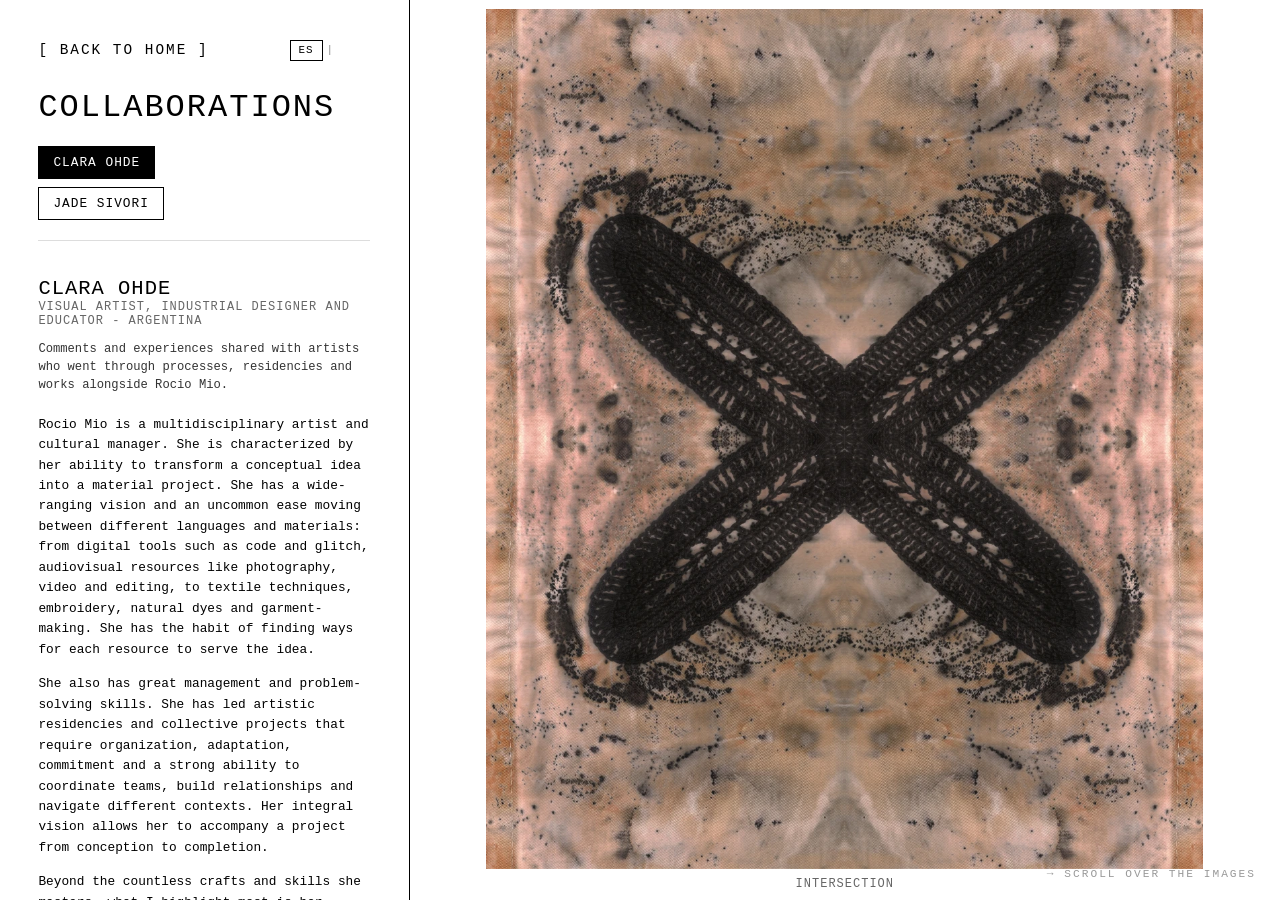
==== collabs/index.html @ 2bf8c1e7 "Add Collaborations section, refine front typography/copy, and fix BosqueGracias dual scroll. Move Oh" ====
<!DOCTYPE html>
<html lang="es">
<head>
    <meta charset="UTF-8">
    <meta name="viewport" content="width=device-width, initial-scale=1.0">
    <title>Colaboraciones | Rocio Mio</title>
    <link rel="stylesheet" href="../css/serie-i18n.css">
    <style>
        * {
            margin: 0;
            padding: 0;
            box-sizing: border-box;
            font-family: 'Courier New', Courier, monospace;
        }

        body, html {
            background-color: #ffffff;
            color: #000000;
            height: 100%;
            overflow: hidden;
        }

        .portal-layout {
            display: flex;
            width: 100vw;
            height: 100vh;
        }

        .columna-texto {
            width: 32vw;
            height: 100vh;
            padding: 40px 3vw;
            border-right: 1px solid #000;
            display: flex;
            flex-direction: column;
            background: #ffffff;
            flex-shrink: 0;
            overflow-y: auto;
        }

        .btn-volver {
            color: #000;
            text-decoration: none;
            font-size: 0.9rem;
            letter-spacing: 2px;
            transition: opacity 0.3s;
        }

        .btn-volver:hover { opacity: 0.5; }

        .texto-contenido {
            margin-top: 28px;
            display: flex;
            flex-direction: column;
            gap: 8px;
            padding-bottom: 40px;
        }

        .texto-contenido h1 {
            font-size: clamp(1.5rem, 2.5vw, 3rem);
            text-transform: uppercase;
            letter-spacing: 2px;
            margin-bottom: 12px;
            font-weight: normal;
        }

        .collab-intro {
            font-size: clamp(0.75rem, 0.95vw, 1rem);
            line-height: 1.5;
            margin-bottom: 20px;
            color: #333;
        }

        .collab-lista {
            display: flex;
            flex-direction: column;
            align-items: flex-start;
            gap: 8px;
            margin-bottom: 28px;
            padding-bottom: 20px;
            border-bottom: 1px solid #ddd;
        }

        .collab-artista-link {
            background: none;
            border: 1px solid #000;
            color: #000;
            font-family: inherit;
            font-size: clamp(0.8rem, 1vw, 1rem);
            letter-spacing: 1px;
            text-transform: uppercase;
            padding: 8px 14px;
            cursor: pointer;
            transition: all 0.25s ease;
            text-align: left;
        }

        .collab-artista-link:hover {
            background: #f0f0f0;
        }

        .collab-artista-link.activa {
            background: #000;
            color: #fff;
        }

        #collabsRelato {
            display: flex;
            flex-direction: column;
            gap: 14px;
        }

        .collab-artista-nombre {
            font-size: clamp(1.1rem, 1.6vw, 1.6rem);
            text-transform: uppercase;
            letter-spacing: 1px;
            font-weight: normal;
        }

        .collab-artista-rol {
            font-size: clamp(0.75rem, 0.9vw, 0.9rem);
            letter-spacing: 1px;
            text-transform: uppercase;
            color: #666;
            margin-bottom: 4px;
        }

        #collabsRelato p {
            font-size: clamp(0.8rem, 1vw, 1.05rem);
            line-height: 1.6;
            text-align: left;
        }

        .link-objkt {
            display: inline-block;
            margin-top: 10px;
            color: #000;
            text-decoration: none;
            border: 1px solid #000;
            padding: 10px 20px;
            font-size: 0.85rem;
            text-transform: uppercase;
            letter-spacing: 1px;
            transition: all 0.3s ease;
            align-self: flex-start;
        }

        .link-objkt:hover {
            background: #000;
            color: #fff;
        }

        .galeria-obras {
            --panel-w: 68vw;
            width: var(--panel-w);
            height: 100vh;
            display: flex;
            overflow-x: auto;
            overflow-y: hidden;
            scroll-snap-type: none;
            scroll-behavior: auto;
            overscroll-behavior: contain;
            -ms-overflow-style: none;
            scrollbar-width: none;
        }

        .galeria-obras::-webkit-scrollbar { display: none; }

        .item-obra {
            width: var(--panel-w);
            min-width: var(--panel-w);
            height: 100vh;
            flex-shrink: 0;
            display: grid;
            grid-template-rows: minmax(0, 1fr) auto;
            grid-template-columns: 1fr;
            align-items: center;
            justify-items: center;
            padding: 1vh 1vw;
            overflow: hidden;
            box-sizing: border-box;
        }

        .item-obra img,
        .item-obra video {
            grid-row: 1;
            place-self: center;
            max-width: 100%;
            max-height: 100%;
            width: auto;
            height: auto;
            object-fit: contain;
            display: block;
        }

        .caption-obra {
            grid-row: 2;
            margin-top: 8px;
            font-size: 0.75rem;
            letter-spacing: 1px;
            text-transform: uppercase;
            color: #666;
            text-align: center;
            max-width: 90%;
        }

        .collab-vacio {
            display: flex;
            align-items: center;
            justify-content: center;
        }

        .collab-vacio .caption-obra {
            grid-row: auto;
            color: #999;
            font-size: 0.9rem;
            letter-spacing: 2px;
        }

        .scroll-hint {
            position: fixed;
            bottom: 20px;
            right: 24px;
            font-size: 0.7rem;
            letter-spacing: 2px;
            text-transform: uppercase;
            color: #999;
            pointer-events: none;
        }

        @media (max-width: 768px) {
            body, html { overflow: auto; }
            .portal-layout { flex-direction: column; height: auto; min-height: 100vh; }
            .columna-texto {
                width: 100vw;
                height: auto;
                border-right: none;
                border-bottom: 1px solid #000;
                padding: 30px 20px;
            }
            .galeria-obras {
                --panel-w: 100vw;
                width: var(--panel-w);
                height: 70vh;
            }
            .item-obra {
                width: var(--panel-w);
                min-width: var(--panel-w);
                height: 70vh;
            }
        }
    </style>
</head>
<body>

    <main class="portal-layout">

        <aside class="columna-texto">
            <div class="serie-top-row">
                <a href="../index.html#colaboraciones" class="btn-volver" data-i18n="nav.volver">[ VOLVER AL ORIGEN ]</a>
                <div class="serie-lang-toggle serie-lang-toggle--light" role="group" aria-label="Idioma">
                    <button type="button" data-lang-btn="es" aria-pressed="true">ES</button>
                    <span class="serie-lang-sep">|</span>
                    <button type="button" data-lang-btn="en" aria-pressed="false">EN</button>
                </div>
            </div>

            <div class="texto-contenido">
                <h1 data-i18n="titulo">Colaboraciones</h1>
                <nav class="collab-lista" id="collabsLista" aria-label="Artistas"></nav>
                <div id="collabsArtistaHead"></div>

                <div class="serie-descripcion">
                <p class="collab-intro" data-i18n="intro">Comentarios y experiencias compartidas con artistas que atravesaron procesos, residencias y obras junto a Rocio Mio.</p>
                <div id="collabsRelato"></div>
                </div>
            </div>
        </aside>

        <section class="galeria-obras" id="collabsGaleria" aria-label="Obras de colaboracion"></section>

    </main>

    <span class="scroll-hint" data-i18n="scrollHint">→ gira la rueda sobre las imagenes</span>

    <script src="../js/collabs-content.js"></script>
    <script src="../js/site-i18n.js"></script>
    <script src="../js/collabs-page.js"></script>
    <script src="../js/galeria-horizontal.js?v=8"></script>
</body>
</html>
---- css/serie-i18n.css ----
.serie-top-row {
    display: flex;
    justify-content: space-between;
    align-items: center;
    gap: 12px;
    flex-wrap: wrap;
    margin-bottom: auto;
}

.serie-nav-actions {
    display: flex;
    align-items: center;
    gap: 16px;
    flex-wrap: wrap;
}

.serie-lang-toggle {
    display: flex;
    align-items: center;
    gap: 4px;
}

.serie-lang-toggle button {
    background: none;
    border: 1px solid currentColor;
    padding: 4px 8px;
    cursor: pointer;
    font-family: inherit;
    font-size: 0.68rem;
    letter-spacing: 1px;
    text-transform: uppercase;
    color: inherit;
    transition: all 0.3s ease;
    line-height: 1;
}

.serie-lang-toggle button.activa {
    background: currentColor;
    color: var(--serie-lang-active-fg, #fff);
}

.serie-lang-toggle--light {
    color: #000;
    --serie-lang-active-fg: #fff;
}

.serie-lang-toggle--dark {
    color: #fff;
    --serie-lang-active-fg: #000;
}

.serie-lang-sep {
    opacity: 0.45;
    font-size: 0.68rem;
    user-select: none;
}
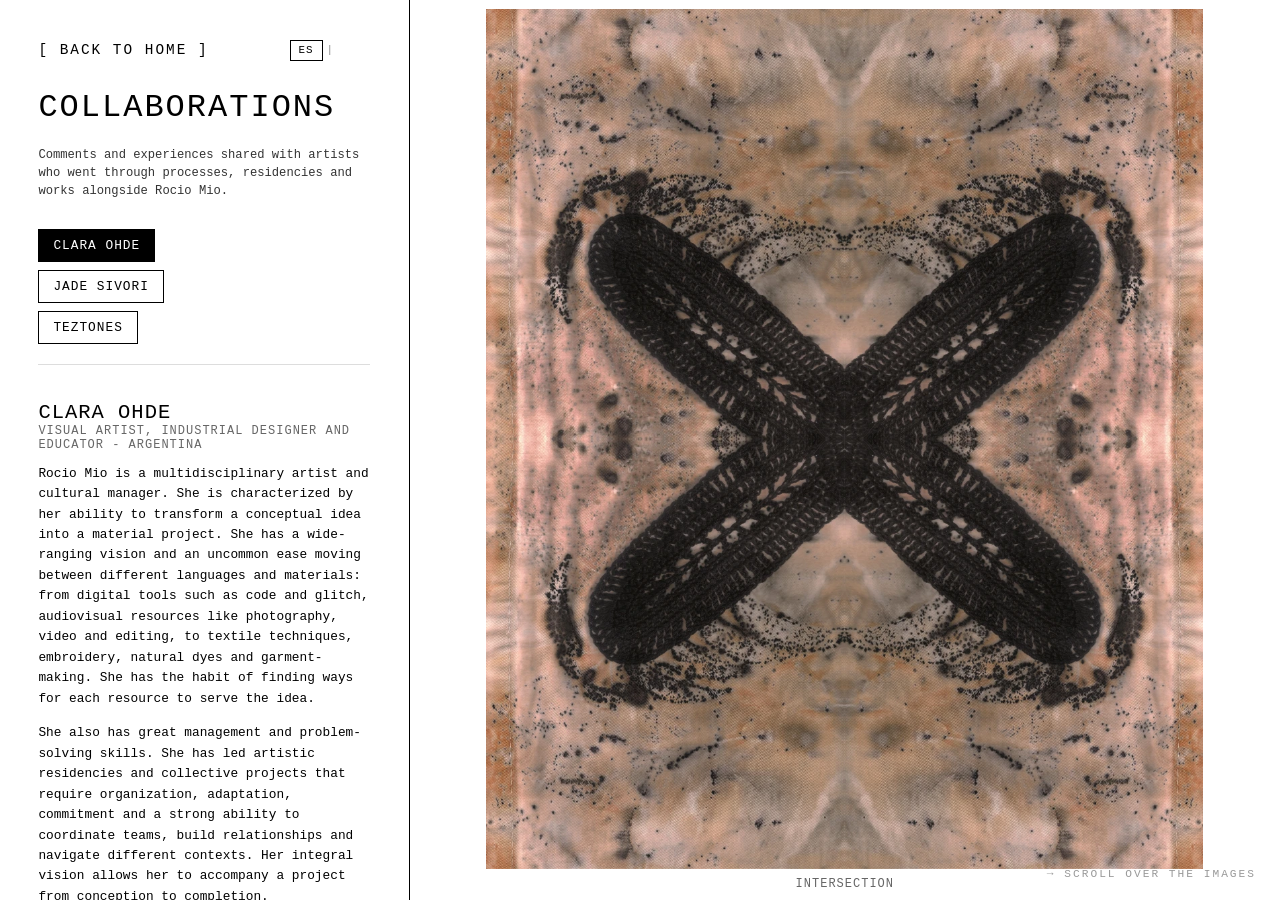
==== commit 87e923c5: "Add Teztones collaboration with YouTube Shorts embed. Keep the collaborations intro under the sectio" ====
--- a/collabs/index.html
+++ b/collabs/index.html
@@ -182,7 +182,8 @@
         }
 
         .item-obra img,
-        .item-obra video {
+        .item-obra video,
+        .item-obra iframe {
             grid-row: 1;
             place-self: center;
             max-width: 100%;
@@ -191,6 +192,14 @@
             height: auto;
             object-fit: contain;
             display: block;
+            border: 0;
+        }
+
+        .item-obra iframe.item-youtube {
+            width: min(100%, 420px);
+            height: min(92%, 78vh);
+            aspect-ratio: 9 / 16;
+            background: #000;
         }
 
         .caption-obra {
@@ -267,13 +276,10 @@
 
             <div class="texto-contenido">
                 <h1 data-i18n="titulo">Colaboraciones</h1>
+                <p class="collab-intro" data-i18n="intro">Comentarios y experiencias compartidas con artistas que atravesaron procesos, residencias y obras junto a Rocio Mio.</p>
                 <nav class="collab-lista" id="collabsLista" aria-label="Artistas"></nav>
                 <div id="collabsArtistaHead"></div>
-
-                <div class="serie-descripcion">
-                <p class="collab-intro" data-i18n="intro">Comentarios y experiencias compartidas con artistas que atravesaron procesos, residencias y obras junto a Rocio Mio.</p>
                 <div id="collabsRelato"></div>
-                </div>
             </div>
         </aside>
 
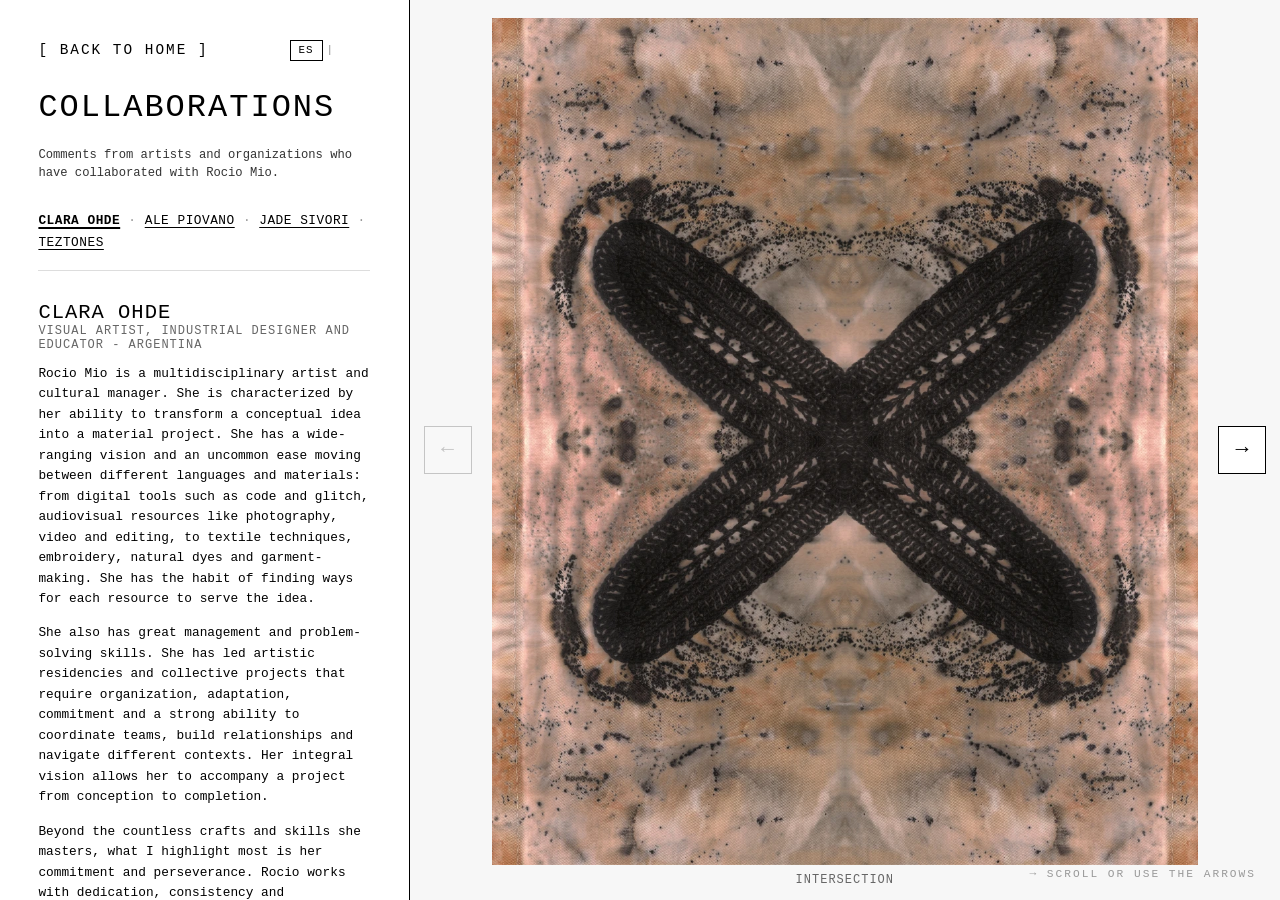
==== commit 9637fc05: "Add Ale Piovano collaboration gallery and front collabs carousel. Use progressive WebP slides for Ma" ====
--- a/collabs/index.html
+++ b/collabs/index.html
@@ -71,37 +71,41 @@
             color: #333;
         }
 
-        .collab-lista {
-            display: flex;
-            flex-direction: column;
-            align-items: flex-start;
-            gap: 8px;
-            margin-bottom: 28px;
-            padding-bottom: 20px;
+        .collab-lista--parrafo {
+            display: block;
+            margin-bottom: 22px;
+            padding-bottom: 16px;
             border-bottom: 1px solid #ddd;
-        }
-
-        .collab-artista-link {
+            line-height: 1.7;
+            font-size: clamp(0.8rem, 1vw, 1rem);
+            letter-spacing: 0.5px;
+        }
+
+        .collab-artista-inline {
             background: none;
-            border: 1px solid #000;
+            border: none;
             color: #000;
             font-family: inherit;
-            font-size: clamp(0.8rem, 1vw, 1rem);
-            letter-spacing: 1px;
-            text-transform: uppercase;
-            padding: 8px 14px;
+            font-size: inherit;
+            letter-spacing: inherit;
+            text-transform: uppercase;
+            padding: 0;
             cursor: pointer;
-            transition: all 0.25s ease;
-            text-align: left;
-        }
-
-        .collab-artista-link:hover {
-            background: #f0f0f0;
-        }
-
-        .collab-artista-link.activa {
-            background: #000;
-            color: #fff;
+            text-decoration: underline;
+            text-underline-offset: 3px;
+        }
+
+        .collab-artista-inline:hover {
+            opacity: 0.55;
+        }
+
+        .collab-artista-inline.activa {
+            text-decoration-thickness: 2px;
+            font-weight: bold;
+        }
+
+        .collab-sep {
+            color: #999;
         }
 
         #collabsRelato {
@@ -150,10 +154,18 @@
             color: #fff;
         }
 
+        .galeria-wrap {
+            position: relative;
+            flex: 1;
+            min-width: 0;
+            height: 100vh;
+            background: #f7f7f7;
+        }
+
         .galeria-obras {
-            --panel-w: 68vw;
-            width: var(--panel-w);
-            height: 100vh;
+            --panel-w: 100%;
+            width: 100%;
+            height: 100%;
             display: flex;
             overflow-x: auto;
             overflow-y: hidden;
@@ -167,16 +179,16 @@
         .galeria-obras::-webkit-scrollbar { display: none; }
 
         .item-obra {
-            width: var(--panel-w);
-            min-width: var(--panel-w);
-            height: 100vh;
+            width: 100%;
+            min-width: 100%;
+            height: 100%;
             flex-shrink: 0;
             display: grid;
             grid-template-rows: minmax(0, 1fr) auto;
             grid-template-columns: 1fr;
             align-items: center;
             justify-items: center;
-            padding: 1vh 1vw;
+            padding: 2vh 2vw 1.5vh;
             overflow: hidden;
             box-sizing: border-box;
         }
@@ -188,11 +200,43 @@
             place-self: center;
             max-width: 100%;
             max-height: 100%;
-            width: auto;
-            height: auto;
+            width: 100%;
+            height: 100%;
             object-fit: contain;
             display: block;
             border: 0;
+        }
+
+        .galeria-nav {
+            position: absolute;
+            top: 50%;
+            transform: translateY(-50%);
+            z-index: 20;
+            width: 48px;
+            height: 48px;
+            border: 1px solid #000;
+            background: rgba(255, 255, 255, 0.92);
+            color: #000;
+            cursor: pointer;
+            font-size: 1.35rem;
+            line-height: 1;
+            display: flex;
+            align-items: center;
+            justify-content: center;
+            transition: background 0.2s ease, color 0.2s ease, opacity 0.2s ease;
+        }
+
+        .galeria-nav--prev { left: 14px; }
+        .galeria-nav--next { right: 14px; }
+
+        .galeria-nav:hover:not(:disabled) {
+            background: #000;
+            color: #fff;
+        }
+
+        .galeria-nav:disabled {
+            opacity: 0.2;
+            cursor: default;
         }
 
         .item-obra iframe.item-youtube {
@@ -247,15 +291,13 @@
                 border-bottom: 1px solid #000;
                 padding: 30px 20px;
             }
-            .galeria-obras {
-                --panel-w: 100vw;
-                width: var(--panel-w);
+            .galeria-wrap {
+                width: 100vw;
                 height: 70vh;
             }
-            .item-obra {
-                width: var(--panel-w);
-                min-width: var(--panel-w);
-                height: 70vh;
+            .galeria-nav {
+                width: 42px;
+                height: 42px;
             }
         }
     </style>
@@ -276,18 +318,22 @@
 
             <div class="texto-contenido">
                 <h1 data-i18n="titulo">Colaboraciones</h1>
-                <p class="collab-intro" data-i18n="intro">Comentarios y experiencias compartidas con artistas que atravesaron procesos, residencias y obras junto a Rocio Mio.</p>
-                <nav class="collab-lista" id="collabsLista" aria-label="Artistas"></nav>
+                <p class="collab-intro" data-i18n="intro">Comentarios de artistas y entidades con los que ha colaborado Rocio Mio.</p>
+                <nav class="collab-lista collab-lista--parrafo" id="collabsLista" aria-label="Artistas"></nav>
                 <div id="collabsArtistaHead"></div>
                 <div id="collabsRelato"></div>
             </div>
         </aside>
 
-        <section class="galeria-obras" id="collabsGaleria" aria-label="Obras de colaboracion"></section>
+        <div class="galeria-wrap">
+            <button type="button" class="galeria-nav galeria-nav--prev" id="collabsPrev" aria-label="Imagen anterior">←</button>
+            <section class="galeria-obras" id="collabsGaleria" aria-label="Obras de colaboracion"></section>
+            <button type="button" class="galeria-nav galeria-nav--next" id="collabsNext" aria-label="Imagen siguiente">→</button>
+        </div>
 
     </main>
 
-    <span class="scroll-hint" data-i18n="scrollHint">→ gira la rueda sobre las imagenes</span>
+    <span class="scroll-hint" data-i18n="scrollHint">→ gira la rueda o usa las flechas</span>
 
     <script src="../js/collabs-content.js"></script>
     <script src="../js/site-i18n.js"></script>
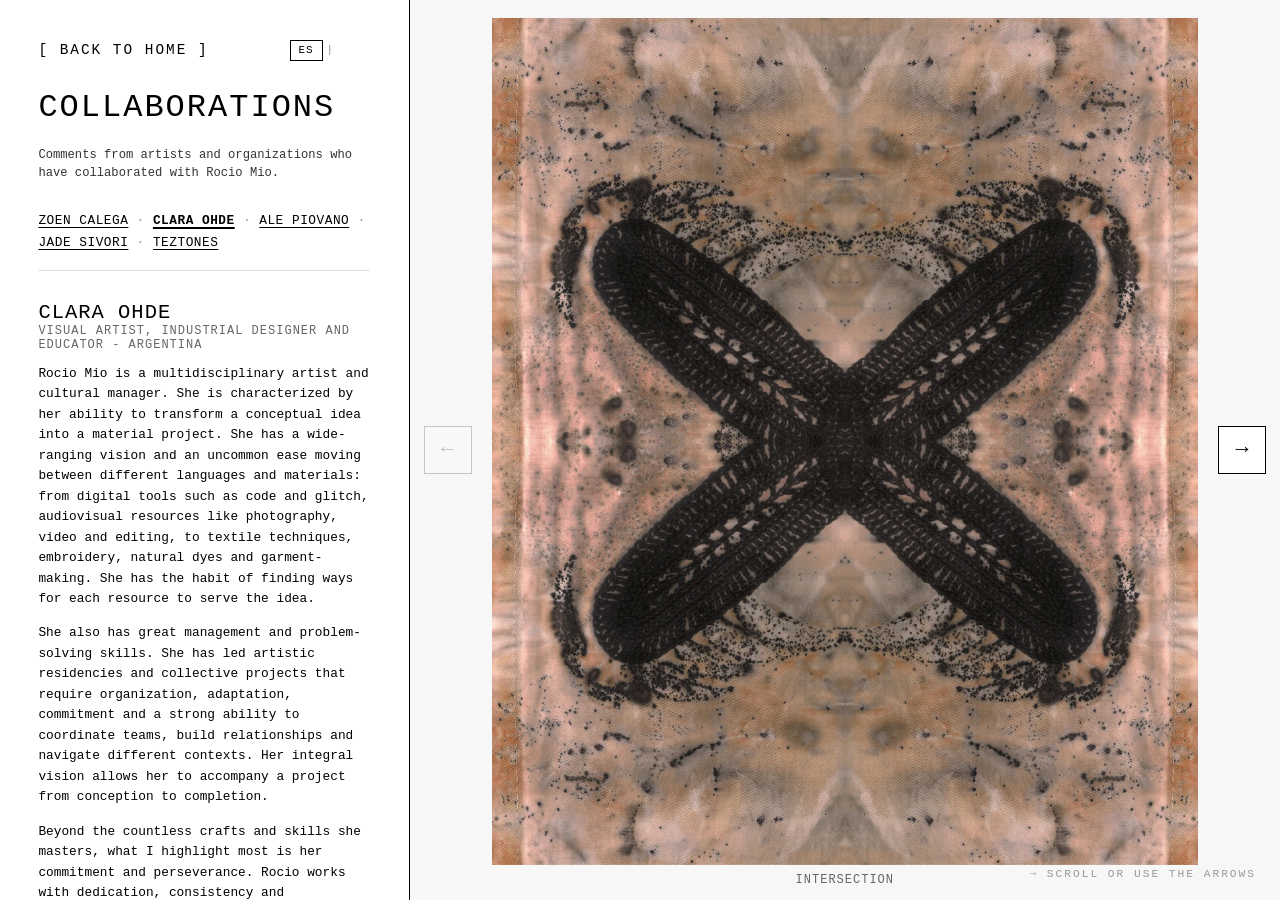
==== commit ee5ba493: "feat: add Zoen Calega studio dossier and feature it first in collaborations Co-authored-by: Cursor <" ====
--- a/collabs/index.html
+++ b/collabs/index.html
@@ -93,6 +93,10 @@
             cursor: pointer;
             text-decoration: underline;
             text-underline-offset: 3px;
+        }
+
+        a.collab-artista-inline {
+            display: inline;
         }
 
         .collab-artista-inline:hover {
@@ -308,7 +312,7 @@
 
         <aside class="columna-texto">
             <div class="serie-top-row">
-                <a href="../index.html#colaboraciones" class="btn-volver" data-i18n="nav.volver">[ VOLVER AL ORIGEN ]</a>
+                <a href="../index.html#index" class="btn-volver" data-i18n="nav.volver">[ VOLVER AL ORIGEN ]</a>
                 <div class="serie-lang-toggle serie-lang-toggle--light" role="group" aria-label="Idioma">
                     <button type="button" data-lang-btn="es" aria-pressed="true">ES</button>
                     <span class="serie-lang-sep">|</span>
